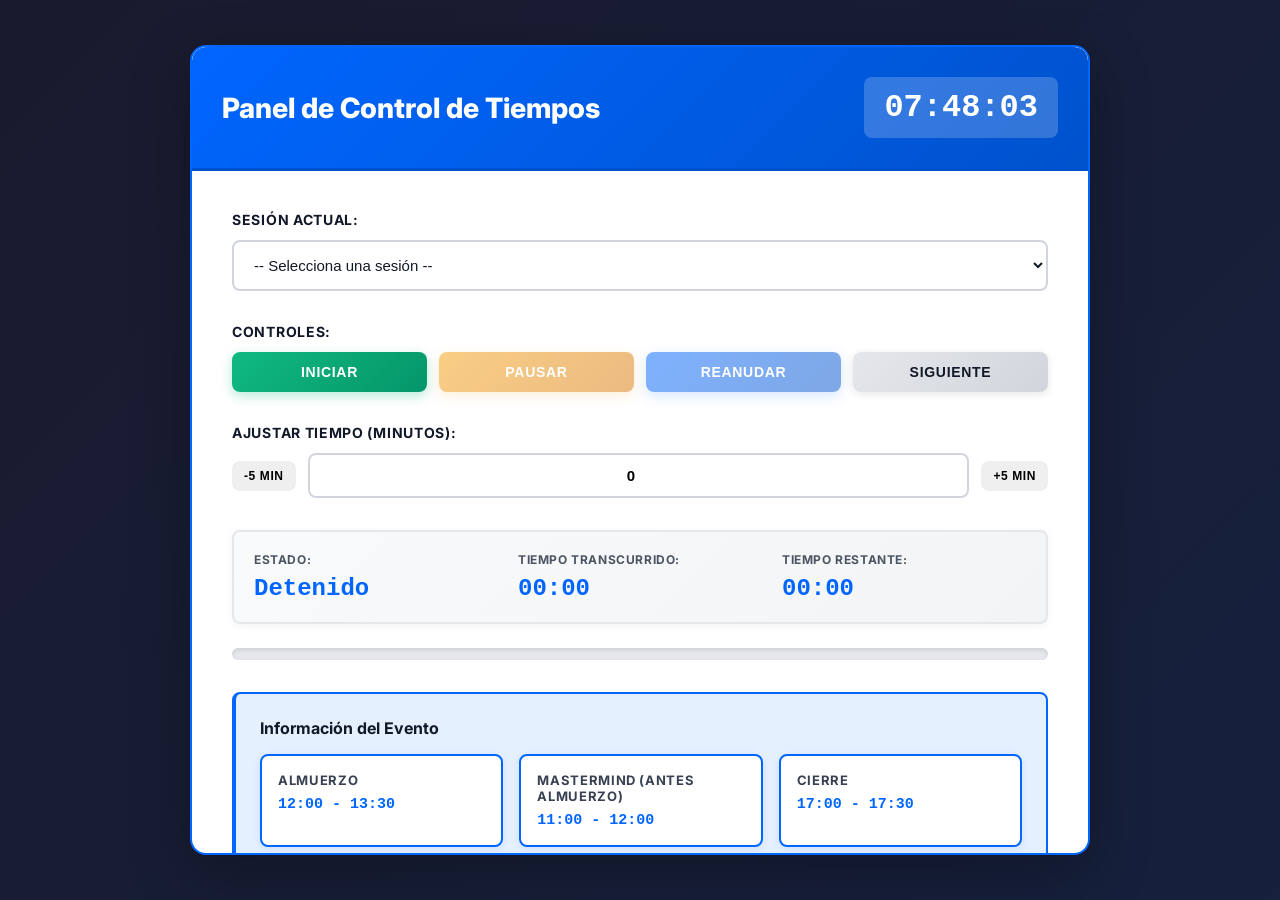
==== control.html @ 6a73c895 "Feature: Create separate pages for control panel and projection display Made-with: Cursor" ====
<!DOCTYPE html>
<html lang="es">
<head>
    <meta charset="UTF-8">
    <meta name="viewport" content="width=device-width, initial-scale=1.0">
    <title>Panel de Control - Timer</title>
    <link rel="preconnect" href="https://fonts.googleapis.com">
    <link rel="preconnect" href="https://fonts.gstatic.com" crossorigin>
    <link href="https://fonts.googleapis.com/css2?family=Inter:wght@300;400;500;600;700;800;900&display=swap" rel="stylesheet">
    <link rel="stylesheet" href="timer-styles.css">
</head>
<body>
    <!-- VISTA: PANEL DE CONTROL -->
    <div id="control-view" class="view active">
        <div class="control-container">
            <div class="control-header">
                <h1>Panel de Control de Tiempos</h1>
                <div class="current-time" id="currentTime">00:00:00</div>
            </div>

            <div class="control-content">
                <!-- Selector de Sesión -->
                <div class="control-section">
                    <label for="sessionSelect">Sesión Actual:</label>
                    <select id="sessionSelect" class="session-select">
                        <option value="">-- Selecciona una sesión --</option>
                    </select>
                </div>

                <!-- Información de la Sesión -->
                <div class="session-info" id="sessionInfo" style="display: none;">
                    <div class="info-row">
                        <span class="label">Título:</span>
                        <span class="value" id="sessionTitle">-</span>
                    </div>
                    <div class="info-row">
                        <span class="label">Presentador:</span>
                        <span class="value" id="sessionPresenter">-</span>
                    </div>
                    <div class="info-row">
                        <span class="label">Hora Inicio:</span>
                        <span class="value" id="sessionStart">-</span>
                    </div>
                    <div class="info-row">
                        <span class="label">Hora Fin:</span>
                        <span class="value" id="sessionEnd">-</span>
                    </div>
                    <div class="info-row">
                        <span class="label">Duración:</span>
                        <span class="value" id="sessionDuration">-</span>
                    </div>
                </div>

                <!-- Controles de Tiempo -->
                <div class="control-section">
                    <label>Controles:</label>
                    <div class="button-group">
                        <button id="startBtn" class="btn btn-success">Iniciar</button>
                        <button id="pauseBtn" class="btn btn-warning" disabled>Pausar</button>
                        <button id="resumeBtn" class="btn btn-info" disabled>Reanudar</button>
                        <button id="nextBtn" class="btn btn-secondary">Siguiente</button>
                    </div>
                </div>

                <!-- Ajuste Manual de Tiempo -->
                <div class="control-section">
                    <label for="timeAdjust">Ajustar Tiempo (minutos):</label>
                    <div class="time-adjust-group">
                        <button id="minusBtn" class="btn btn-small">-5 min</button>
                        <input type="number" id="timeAdjust" class="time-input" value="0" min="-60" max="60">
                        <button id="plusBtn" class="btn btn-small">+5 min</button>
                    </div>
                </div>

                <!-- Estado del Temporizador -->
                <div class="timer-status">
                    <div class="status-item">
                        <span class="status-label">Estado:</span>
                        <span class="status-value" id="timerStatus">Detenido</span>
                    </div>
                    <div class="status-item">
                        <span class="status-label">Tiempo Transcurrido:</span>
                        <span class="status-value" id="elapsedTime">00:00</span>
                    </div>
                    <div class="status-item">
                        <span class="status-label">Tiempo Restante:</span>
                        <span class="status-value" id="remainingTime">00:00</span>
                    </div>
                </div>

                <!-- Indicador Visual -->
                <div class="progress-bar-container">
                    <div class="progress-bar" id="progressBar"></div>
                </div>

                <!-- Información Adicional -->
                <div class="additional-info">
                    <h3>Información del Evento</h3>
                    <div class="info-grid">
                        <div class="info-card">
                            <span class="info-title">Almuerzo</span>
                            <span class="info-time">12:00 - 13:30</span>
                        </div>
                        <div class="info-card">
                            <span class="info-title">Mastermind (antes almuerzo)</span>
                            <span class="info-time">11:00 - 12:00</span>
                        </div>
                        <div class="info-card">
                            <span class="info-title">Cierre</span>
                            <span class="info-time">17:00 - 17:30</span>
                        </div>
                    </div>
                </div>
            </div>
        </div>
    </div>

    <!-- Scripts -->
    <script src="agenda.js"></script>
    <script src="timer-control.js"></script>
    <script src="timer-main.js"></script>
</body>
</html>
---- timer-styles.css ----
/* Reset y Base */
* {
  margin: 0;
  padding: 0;
  box-sizing: border-box;
}

:root {
  --primary: #0066FF;
  --primary-dark: #0052CC;
  --primary-light: #E5F0FF;
  --success: #10B981;
  --warning: #F59E0B;
  --danger: #EF4444;
  --gray-50: #F9FAFB;
  --gray-100: #F3F4F6;
  --gray-200: #E5E7EB;
  --gray-300: #D1D5DB;
  --gray-400: #9CA3AF;
  --gray-500: #6B7280;
  --gray-600: #4B5563;
  --gray-700: #374151;
  --gray-800: #1F2937;
  --gray-900: #111827;
  --white: #FFFFFF;
  --black: #000000;
}

body {
  font-family: 'Inter', -apple-system, BlinkMacSystemFont, 'Segoe UI', Roboto, sans-serif;
  background: var(--gray-900);
  color: var(--gray-900);
  overflow: hidden;
}

/* View Selector */
.view-selector {
  position: fixed;
  top: 20px;
  right: 20px;
  display: flex;
  gap: 10px;
  z-index: 1000;
  background: var(--white);
  padding: 8px;
  border-radius: 8px;
  box-shadow: 0 4px 12px rgba(0, 0, 0, 0.15);
}

.view-btn {
  display: flex;
  align-items: center;
  gap: 8px;
  padding: 10px 16px;
  border: 2px solid var(--gray-300);
  background: var(--white);
  color: var(--gray-700);
  border-radius: 6px;
  cursor: pointer;
  font-weight: 600;
  font-size: 14px;
  transition: all 0.3s ease;
}

.view-btn:hover {
  border-color: var(--primary);
  color: var(--primary);
}

.view-btn.active {
  background: var(--primary);
  color: var(--white);
  border-color: var(--primary);
}

.view-btn svg {
  width: 18px;
  height: 18px;
}

/* Views Container */
.view {
  display: none;
  width: 100vw;
  height: 100vh;
  position: fixed;
  top: 0;
  left: 0;
}

.view.active {
  display: flex;
}

/* ============================================
   VISTA 1: PANEL DE CONTROL
   ============================================ */

#control-view {
  background: linear-gradient(135deg, #1a1a2e 0%, #16213e 100%);
  align-items: center;
  justify-content: center;
  padding: 20px;
}

.control-container {
  background: var(--white);
  border-radius: 16px;
  box-shadow: 0 20px 60px rgba(0, 0, 0, 0.3);
  width: 100%;
  max-width: 900px;
  max-height: 90vh;
  overflow-y: auto;
  display: flex;
  flex-direction: column;
  border: 2px solid var(--primary);
}

.control-header {
  background: linear-gradient(135deg, var(--primary) 0%, #0052CC 100%);
  color: var(--white);
  padding: 30px;
  border-radius: 14px 14px 0 0;
  display: flex;
  justify-content: space-between;
  align-items: center;
  border-bottom: 3px solid var(--primary-dark);
}

.control-header h1 {
  font-size: 28px;
  font-weight: 800;
}

.current-time {
  font-size: 32px;
  font-weight: 700;
  font-family: 'Courier New', monospace;
  background: rgba(255, 255, 255, 0.2);
  padding: 12px 20px;
  border-radius: 8px;
}

.control-content {
  padding: 40px;
  flex: 1;
  overflow-y: auto;
}

.control-section {
  margin-bottom: 32px;
}

.control-section label {
  display: block;
  font-size: 14px;
  font-weight: 700;
  color: var(--gray-900);
  margin-bottom: 12px;
  text-transform: uppercase;
  letter-spacing: 0.05em;
}

.session-select {
  width: 100%;
  padding: 14px 16px;
  font-size: 15px;
  border: 2px solid var(--gray-300);
  border-radius: 8px;
  background: var(--white);
  color: var(--gray-900);
  cursor: pointer;
  transition: all 0.3s ease;
  font-weight: 500;
}

.session-select:hover {
  border-color: var(--primary);
}

.session-select:focus {
  outline: none;
  border-color: var(--primary);
  box-shadow: 0 0 0 4px var(--primary-light);
}

/* Session Info */
.session-info {
  background: var(--gray-50);
  border-left: 4px solid var(--primary);
  padding: 20px;
  border-radius: 8px;
  margin-bottom: 32px;
}

.info-row {
  display: flex;
  justify-content: space-between;
  padding: 10px 0;
  border-bottom: 1px solid var(--gray-200);
}

.info-row:last-child {
  border-bottom: none;
}

.info-row .label {
  font-weight: 600;
  color: var(--gray-700);
}

.info-row .value {
  font-weight: 700;
  color: var(--primary);
}

/* Button Group */
.button-group {
  display: grid;
  grid-template-columns: repeat(auto-fit, minmax(120px, 1fr));
  gap: 12px;
}

.btn {
  padding: 12px 20px;
  border: none;
  border-radius: 8px;
  font-weight: 700;
  font-size: 14px;
  cursor: pointer;
  transition: all 0.3s ease;
  text-transform: uppercase;
  letter-spacing: 0.05em;
  display: flex;
  align-items: center;
  justify-content: center;
  gap: 8px;
}

.btn:disabled {
  opacity: 0.5;
  cursor: not-allowed;
}

.btn-success {
  background: linear-gradient(135deg, #10B981 0%, #059669 100%);
  color: var(--white);
  box-shadow: 0 4px 12px rgba(16, 185, 129, 0.3);
}

.btn-success:hover:not(:disabled) {
  background: linear-gradient(135deg, #059669 0%, #047857 100%);
  transform: translateY(-2px);
  box-shadow: 0 6px 16px rgba(16, 185, 129, 0.4);
}

.btn-warning {
  background: linear-gradient(135deg, #F59E0B 0%, #D97706 100%);
  color: var(--white);
  box-shadow: 0 4px 12px rgba(245, 158, 11, 0.3);
}

.btn-warning:hover:not(:disabled) {
  background: linear-gradient(135deg, #D97706 0%, #B45309 100%);
  transform: translateY(-2px);
  box-shadow: 0 6px 16px rgba(245, 158, 11, 0.4);
}

.btn-info {
  background: linear-gradient(135deg, var(--primary) 0%, #0052CC 100%);
  color: var(--white);
  box-shadow: 0 4px 12px rgba(0, 102, 255, 0.3);
}

.btn-info:hover:not(:disabled) {
  background: linear-gradient(135deg, #0052CC 0%, #003d99 100%);
  transform: translateY(-2px);
  box-shadow: 0 6px 16px rgba(0, 102, 255, 0.4);
}

.btn-secondary {
  background: linear-gradient(135deg, var(--gray-200) 0%, var(--gray-300) 100%);
  color: var(--gray-900);
  box-shadow: 0 2px 8px rgba(0, 0, 0, 0.1);
}

.btn-secondary:hover:not(:disabled) {
  background: linear-gradient(135deg, var(--gray-300) 0%, var(--gray-400) 100%);
  transform: translateY(-2px);
  box-shadow: 0 4px 12px rgba(0, 0, 0, 0.15);
}

.btn-small {
  padding: 8px 12px;
  font-size: 12px;
}

/* Time Adjust */
.time-adjust-group {
  display: flex;
  gap: 12px;
  align-items: center;
}

.time-input {
  flex: 1;
  padding: 12px 16px;
  border: 2px solid var(--gray-300);
  border-radius: 8px;
  font-size: 15px;
  font-weight: 600;
  text-align: center;
}

.time-input:focus {
  outline: none;
  border-color: var(--primary);
  box-shadow: 0 0 0 4px var(--primary-light);
}

/* Timer Status */
.timer-status {
  background: linear-gradient(135deg, var(--gray-50) 0%, var(--gray-100) 100%);
  padding: 20px;
  border-radius: 8px;
  margin-bottom: 24px;
  display: grid;
  grid-template-columns: repeat(auto-fit, minmax(200px, 1fr));
  gap: 20px;
  border: 2px solid var(--gray-200);
  box-shadow: 0 2px 8px rgba(0, 0, 0, 0.05);
}

.status-item {
  display: flex;
  flex-direction: column;
  gap: 8px;
}

.status-label {
  font-size: 12px;
  font-weight: 700;
  color: var(--gray-600);
  text-transform: uppercase;
  letter-spacing: 0.05em;
}

.status-value {
  font-size: 24px;
  font-weight: 800;
  color: var(--primary);
  font-family: 'Courier New', monospace;
}

/* Progress Bar */
.progress-bar-container {
  width: 100%;
  height: 12px;
  background: var(--gray-200);
  border-radius: 999px;
  overflow: hidden;
  margin-bottom: 32px;
  box-shadow: inset 0 2px 4px rgba(0, 0, 0, 0.1);
}

.progress-bar {
  height: 100%;
  background: linear-gradient(90deg, var(--success) 0%, #10B981 100%);
  width: 0%;
  transition: width 0.1s linear;
  border-radius: 999px;
  box-shadow: 0 0 10px rgba(16, 185, 129, 0.5);
}

.progress-bar.warning {
  background: linear-gradient(90deg, var(--warning) 0%, #F59E0B 100%);
  box-shadow: 0 0 10px rgba(245, 158, 11, 0.5);
}

.progress-bar.overtime {
  background: linear-gradient(90deg, var(--danger) 0%, #EF4444 100%);
  animation: pulse-red 1s infinite;
  box-shadow: 0 0 10px rgba(239, 68, 68, 0.5);
}

@keyframes pulse-red {
  0%, 100% { opacity: 1; }
  50% { opacity: 0.7; }
}

/* Additional Info */
.additional-info {
  background: linear-gradient(135deg, var(--primary-light) 0%, #E5F0FF 100%);
  padding: 24px;
  border-radius: 8px;
  border: 2px solid var(--primary);
  border-left: 4px solid var(--primary);
}

.additional-info h3 {
  font-size: 16px;
  font-weight: 700;
  color: var(--gray-900);
  margin-bottom: 16px;
}

.info-grid {
  display: grid;
  grid-template-columns: repeat(auto-fit, minmax(200px, 1fr));
  gap: 16px;
}

.info-card {
  background: var(--white);
  padding: 16px;
  border-radius: 8px;
  border: 2px solid var(--primary);
  display: flex;
  flex-direction: column;
  gap: 8px;
  box-shadow: 0 2px 8px rgba(0, 102, 255, 0.1);
  transition: all 0.3s ease;
}

.info-card:hover {
  transform: translateY(-2px);
  box-shadow: 0 4px 12px rgba(0, 102, 255, 0.2);
}

.info-title {
  font-size: 13px;
  font-weight: 700;
  color: var(--gray-700);
  text-transform: uppercase;
  letter-spacing: 0.05em;
}

.info-time {
  font-size: 15px;
  font-weight: 600;
  color: var(--primary);
  font-family: 'Courier New', monospace;
}

/* ============================================
   VISTA 2: PANTALLA DE PROYECCIÓN
   ============================================ */

#display-view {
  background: var(--gray-900);
  flex-direction: column;
}

.display-container {
  width: 100%;
  height: 100%;
  display: flex;
  flex-direction: column;
  justify-content: space-between;
  padding: 40px;
  color: var(--white);
}

.display-header {
  text-align: right;
  margin-bottom: 20px;
}

.display-time {
  font-size: 48px;
  font-weight: 700;
  font-family: 'Courier New', monospace;
  color: var(--white);
  text-shadow: 0 4px 12px rgba(0, 0, 0, 0.5);
}

.display-content {
  flex: 1;
  display: flex;
  flex-direction: column;
  justify-content: center;
  align-items: center;
  gap: 40px;
  text-align: center;
}

.session-display {
  display: flex;
  flex-direction: column;
  gap: 16px;
}

.presenter-name {
  font-size: 36px;
  font-weight: 700;
  color: var(--primary);
  text-shadow: 0 4px 12px rgba(0, 102, 255, 0.3);
}

.session-title {
  font-size: 48px;
  font-weight: 800;
  color: var(--white);
  text-shadow: 0 4px 12px rgba(0, 0, 0, 0.5);
  line-height: 1.2;
}

/* Timer Display */
.timer-display {
  display: flex;
  flex-direction: column;
  align-items: center;
  gap: 20px;
}

.timer-value {
  font-size: 180px;
  font-weight: 900;
  font-family: 'Courier New', monospace;
  color: var(--success);
  text-shadow: 0 8px 24px rgba(16, 185, 129, 0.4);
  line-height: 1;
  letter-spacing: -0.02em;
}

.timer-display.overtime .timer-value {
  color: var(--danger);
  text-shadow: 0 8px 24px rgba(239, 68, 68, 0.4);
  animation: pulse-timer 1s infinite;
}

.timer-display.warning .timer-value {
  color: var(--warning);
  text-shadow: 0 8px 24px rgba(245, 158, 11, 0.4);
}

@keyframes pulse-timer {
  0%, 100% { transform: scale(1); }
  50% { transform: scale(1.05); }
}

.timer-label {
  font-size: 24px;
  font-weight: 600;
  color: var(--gray-400);
  text-transform: uppercase;
  letter-spacing: 0.1em;
}

/* Display Progress Bar */
.display-progress-container {
  width: 100%;
  max-width: 800px;
  height: 20px;
  background: var(--gray-700);
  border-radius: 999px;
  overflow: hidden;
  box-shadow: 0 4px 12px rgba(0, 0, 0, 0.3);
}

.display-progress-bar {
  height: 100%;
  background: linear-gradient(90deg, var(--success) 0%, #10B981 100%);
  width: 0%;
  transition: width 0.1s linear;
  border-radius: 999px;
}

.display-progress-bar.warning {
  background: linear-gradient(90deg, var(--warning) 0%, #F59E0B 100%);
}

.display-progress-bar.overtime {
  background: linear-gradient(90deg, var(--danger) 0%, #EF4444 100%);
  animation: pulse-bar 1s infinite;
}

@keyframes pulse-bar {
  0%, 100% { opacity: 1; }
  50% { opacity: 0.7; }
}

/* Display Status */
.display-status {
  font-size: 32px;
  font-weight: 700;
  padding: 16px 32px;
  border-radius: 12px;
  text-transform: uppercase;
  letter-spacing: 0.1em;
  text-shadow: 0 2px 8px rgba(0, 0, 0, 0.3);
}

.display-status.ontime {
  background: rgba(16, 185, 129, 0.2);
  color: var(--success);
  border: 2px solid var(--success);
}

.display-status.warning {
  background: rgba(245, 158, 11, 0.2);
  color: var(--warning);
  border: 2px solid var(--warning);
  animation: pulse-status 1s infinite;
}

.display-status.overtime {
  background: rgba(239, 68, 68, 0.2);
  color: var(--danger);
  border: 2px solid var(--danger);
  animation: pulse-status 0.5s infinite;
}

.display-status.paused {
  background: rgba(107, 114, 128, 0.2);
  color: var(--gray-400);
  border: 2px solid var(--gray-400);
}

.display-status.waiting {
  background: rgba(107, 114, 128, 0.2);
  color: var(--gray-400);
  border: 2px solid var(--gray-400);
}

@keyframes pulse-status {
  0%, 100% { transform: scale(1); }
  50% { transform: scale(1.05); }
}

/* Display Footer */
.display-footer {
  text-align: center;
  padding-top: 20px;
  border-top: 2px solid var(--gray-700);
}

.footer-info {
  display: grid;
  grid-template-columns: repeat(auto-fit, minmax(200px, 1fr));
  gap: 20px;
  justify-items: center;
}

.footer-item {
  display: flex;
  flex-direction: column;
  gap: 8px;
  font-size: 16px;
  font-weight: 600;
}

.footer-label {
  color: var(--gray-400);
  font-size: 14px;
  text-transform: uppercase;
  letter-spacing: 0.05em;
}

.footer-value {
  color: var(--primary);
  font-family: 'Courier New', monospace;
  font-size: 18px;
}

/* Responsive */
@media (max-width: 1024px) {
  .control-header {
    flex-direction: column;
    gap: 16px;
    text-align: center;
  }

  .control-header h1 {
    font-size: 24px;
  }

  .current-time {
    font-size: 24px;
  }

  .display-time {
    font-size: 36px;
  }

  .presenter-name {
    font-size: 28px;
  }

  .session-title {
    font-size: 36px;
  }

  .timer-value {
    font-size: 120px;
  }

  .timer-label {
    font-size: 18px;
  }

  .display-status {
    font-size: 24px;
  }
}

@media (max-width: 768px) {
  .view-selector {
    top: 10px;
    right: 10px;
    flex-direction: column;
  }

  .control-container {
    max-width: 95vw;
    max-height: 95vh;
  }

  .control-header {
    padding: 20px;
  }

  .control-header h1 {
    font-size: 20px;
  }

  .control-content {
    padding: 20px;
  }

  .button-group {
    grid-template-columns: 1fr 1fr;
  }

  .display-container {
    padding: 20px;
  }

  .display-time {
    font-size: 28px;
  }

  .presenter-name {
    font-size: 20px;
  }

  .session-title {
    font-size: 28px;
  }

  .timer-value {
    font-size: 80px;
  }

  .timer-label {
    font-size: 16px;
  }

  .display-status {
    font-size: 18px;
  }

  .footer-item {
    font-size: 16px;
  }
}

/* Scrollbar */
::-webkit-scrollbar {
  width: 10px;
}

::-webkit-scrollbar-track {
  background: var(--gray-100);
}

::-webkit-scrollbar-thumb {
  background: var(--gray-400);
  border-radius: 5px;
}

::-webkit-scrollbar-thumb:hover {
  background: var(--gray-500);
}
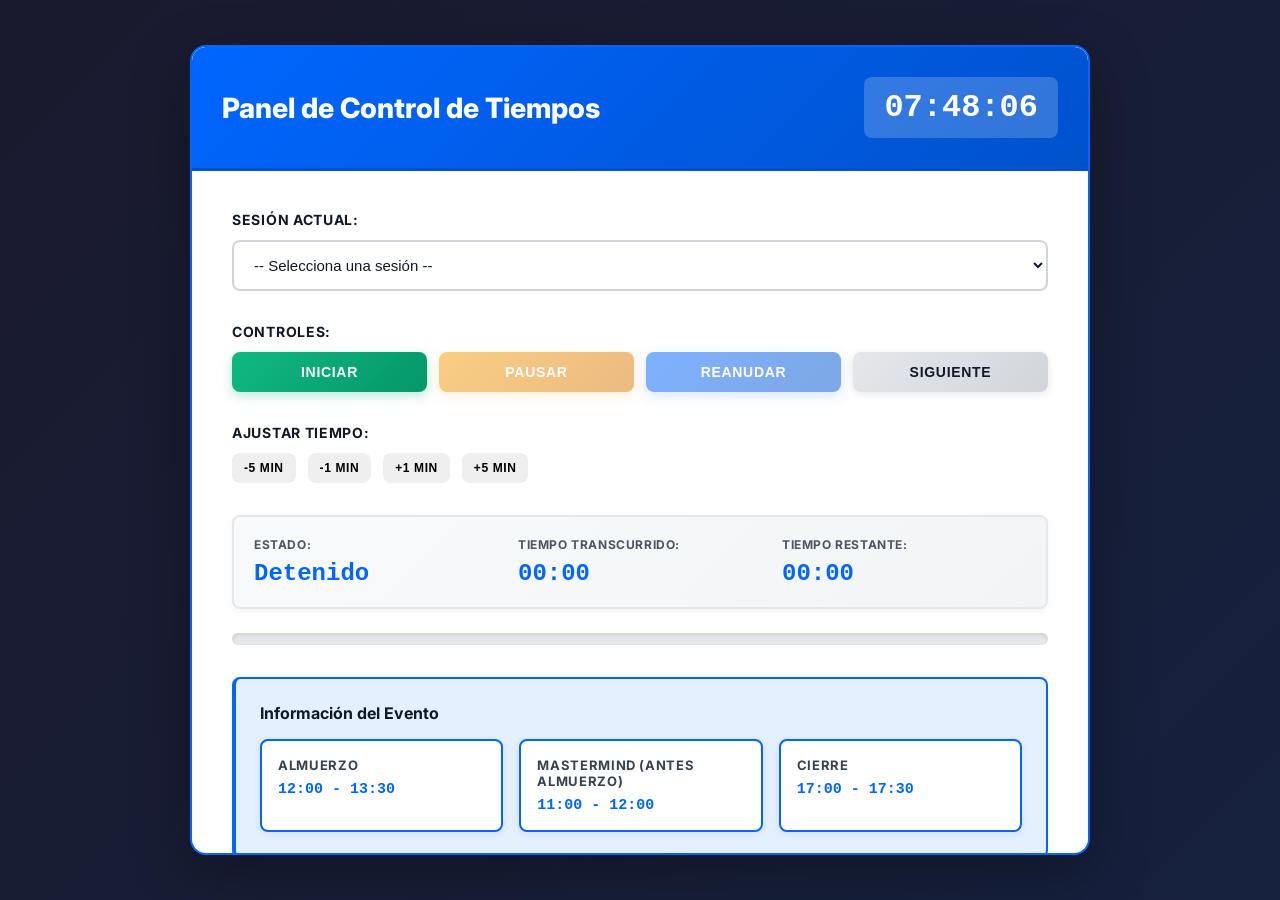
==== commit ff32c68e: "feat: Replace time input field with +/-1 minute buttons Made-with: Cursor" ====
--- a/control.html
+++ b/control.html
@@ -64,11 +64,12 @@
 
                 <!-- Ajuste Manual de Tiempo -->
                 <div class="control-section">
-                    <label for="timeAdjust">Ajustar Tiempo (minutos):</label>
+                    <label>Ajustar Tiempo:</label>
                     <div class="time-adjust-group">
-                        <button id="minusBtn" class="btn btn-small">-5 min</button>
-                        <input type="number" id="timeAdjust" class="time-input" value="0" min="-60" max="60">
-                        <button id="plusBtn" class="btn btn-small">+5 min</button>
+                        <button id="minus5Btn" class="btn btn-small">-5 min</button>
+                        <button id="minus1Btn" class="btn btn-small">-1 min</button>
+                        <button id="plus1Btn" class="btn btn-small">+1 min</button>
+                        <button id="plus5Btn" class="btn btn-small">+5 min</button>
                     </div>
                 </div>
 
